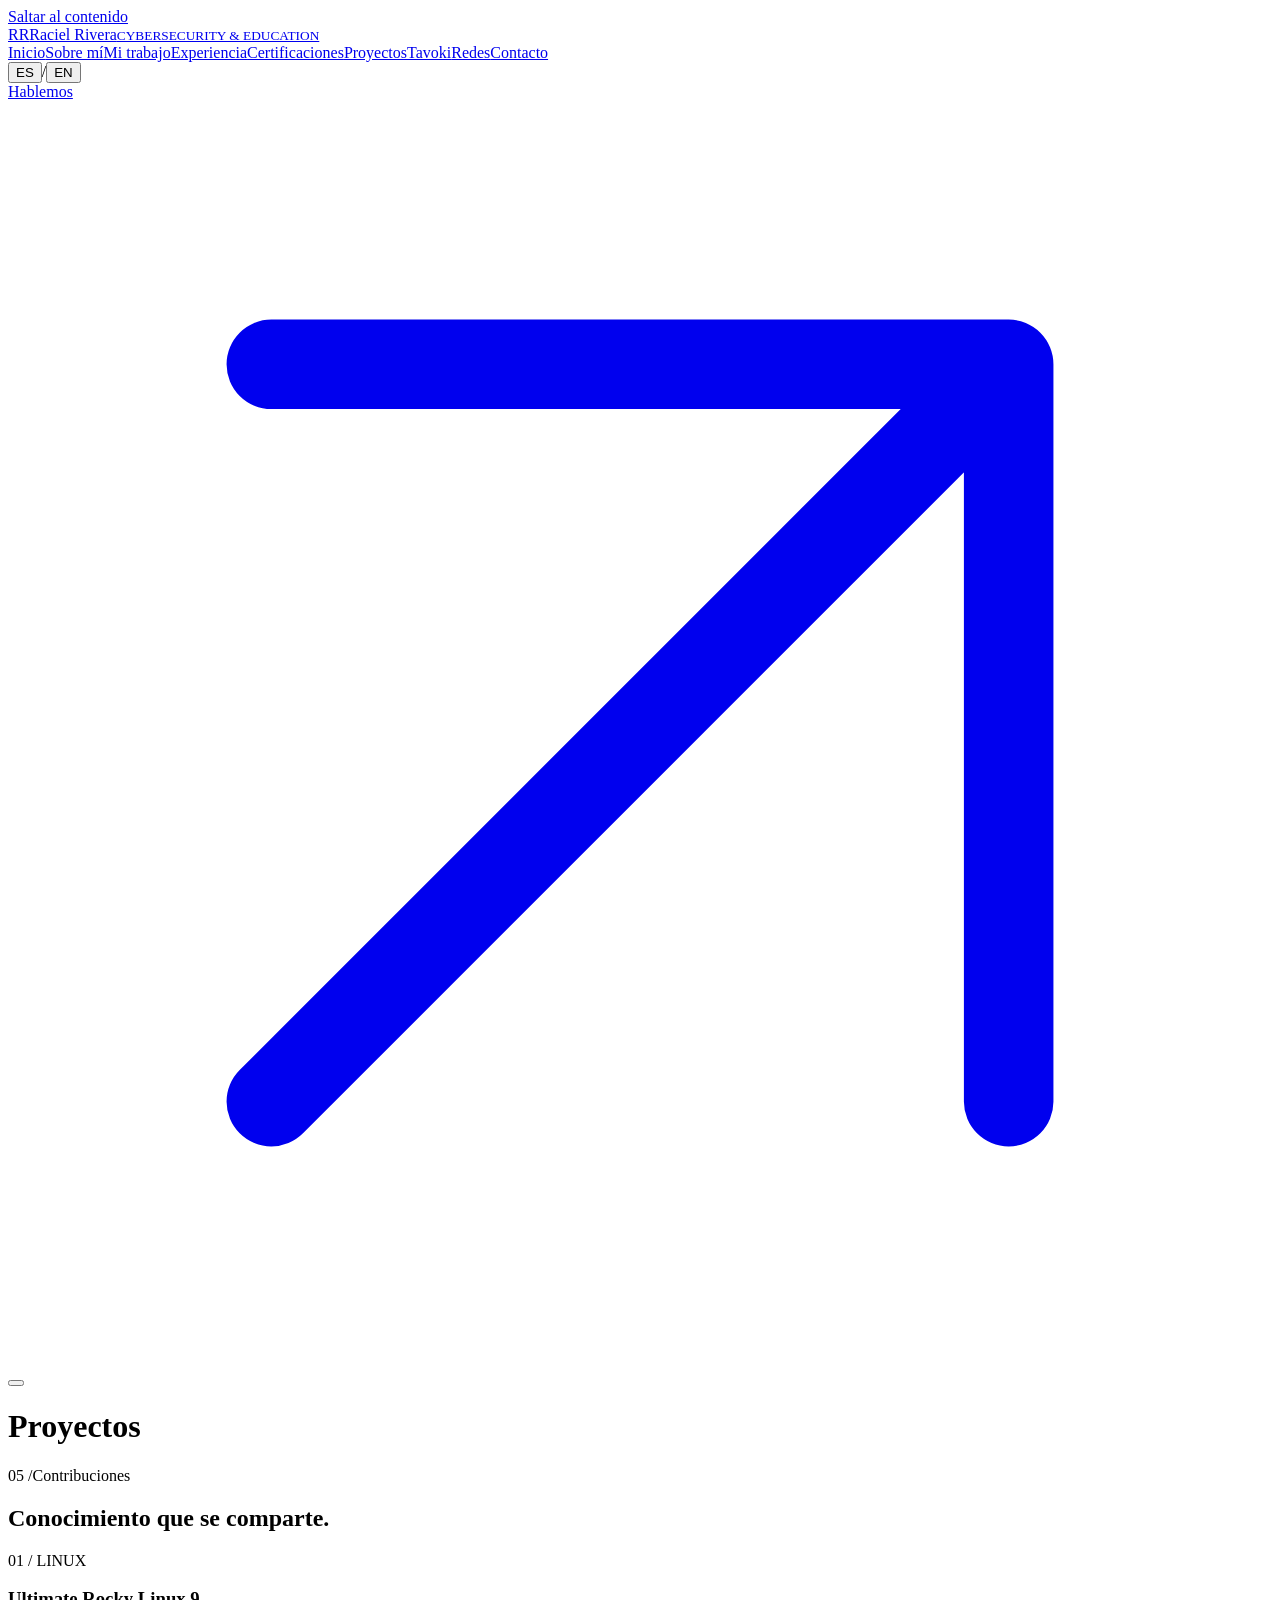
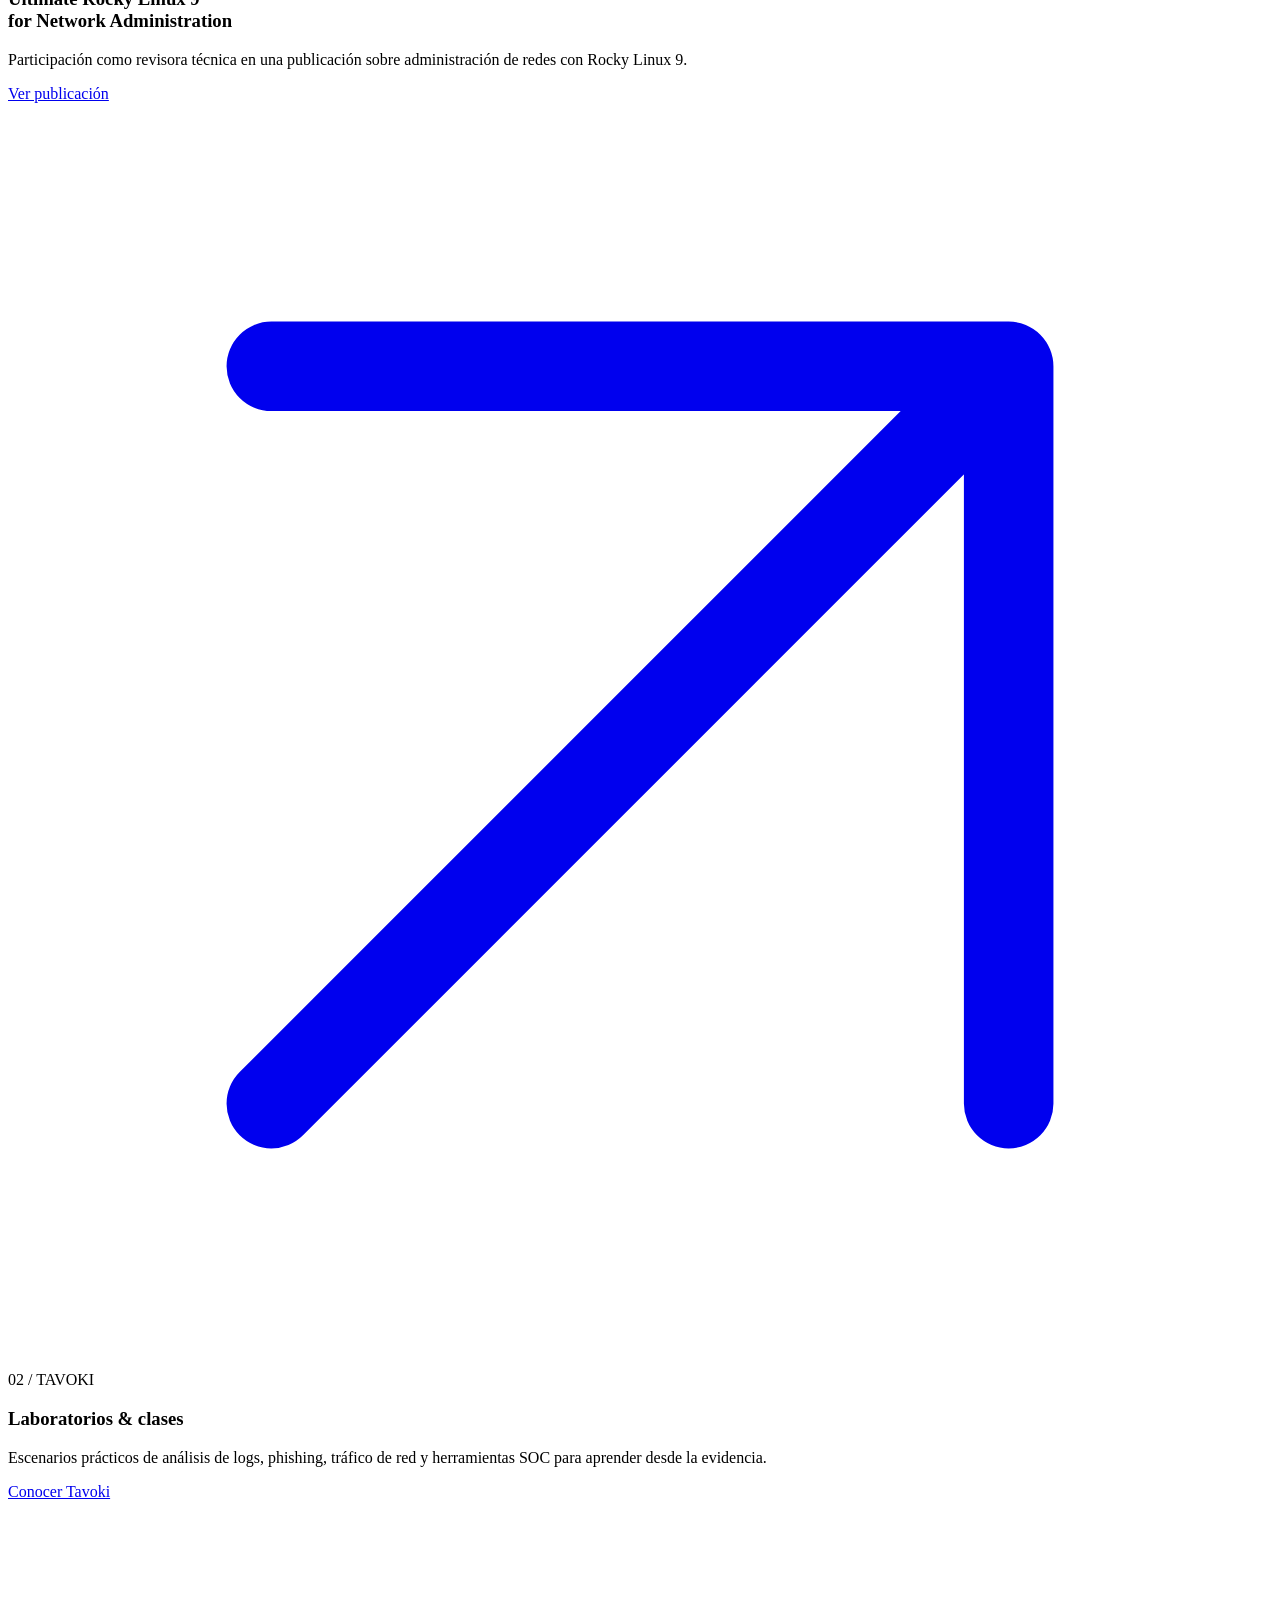
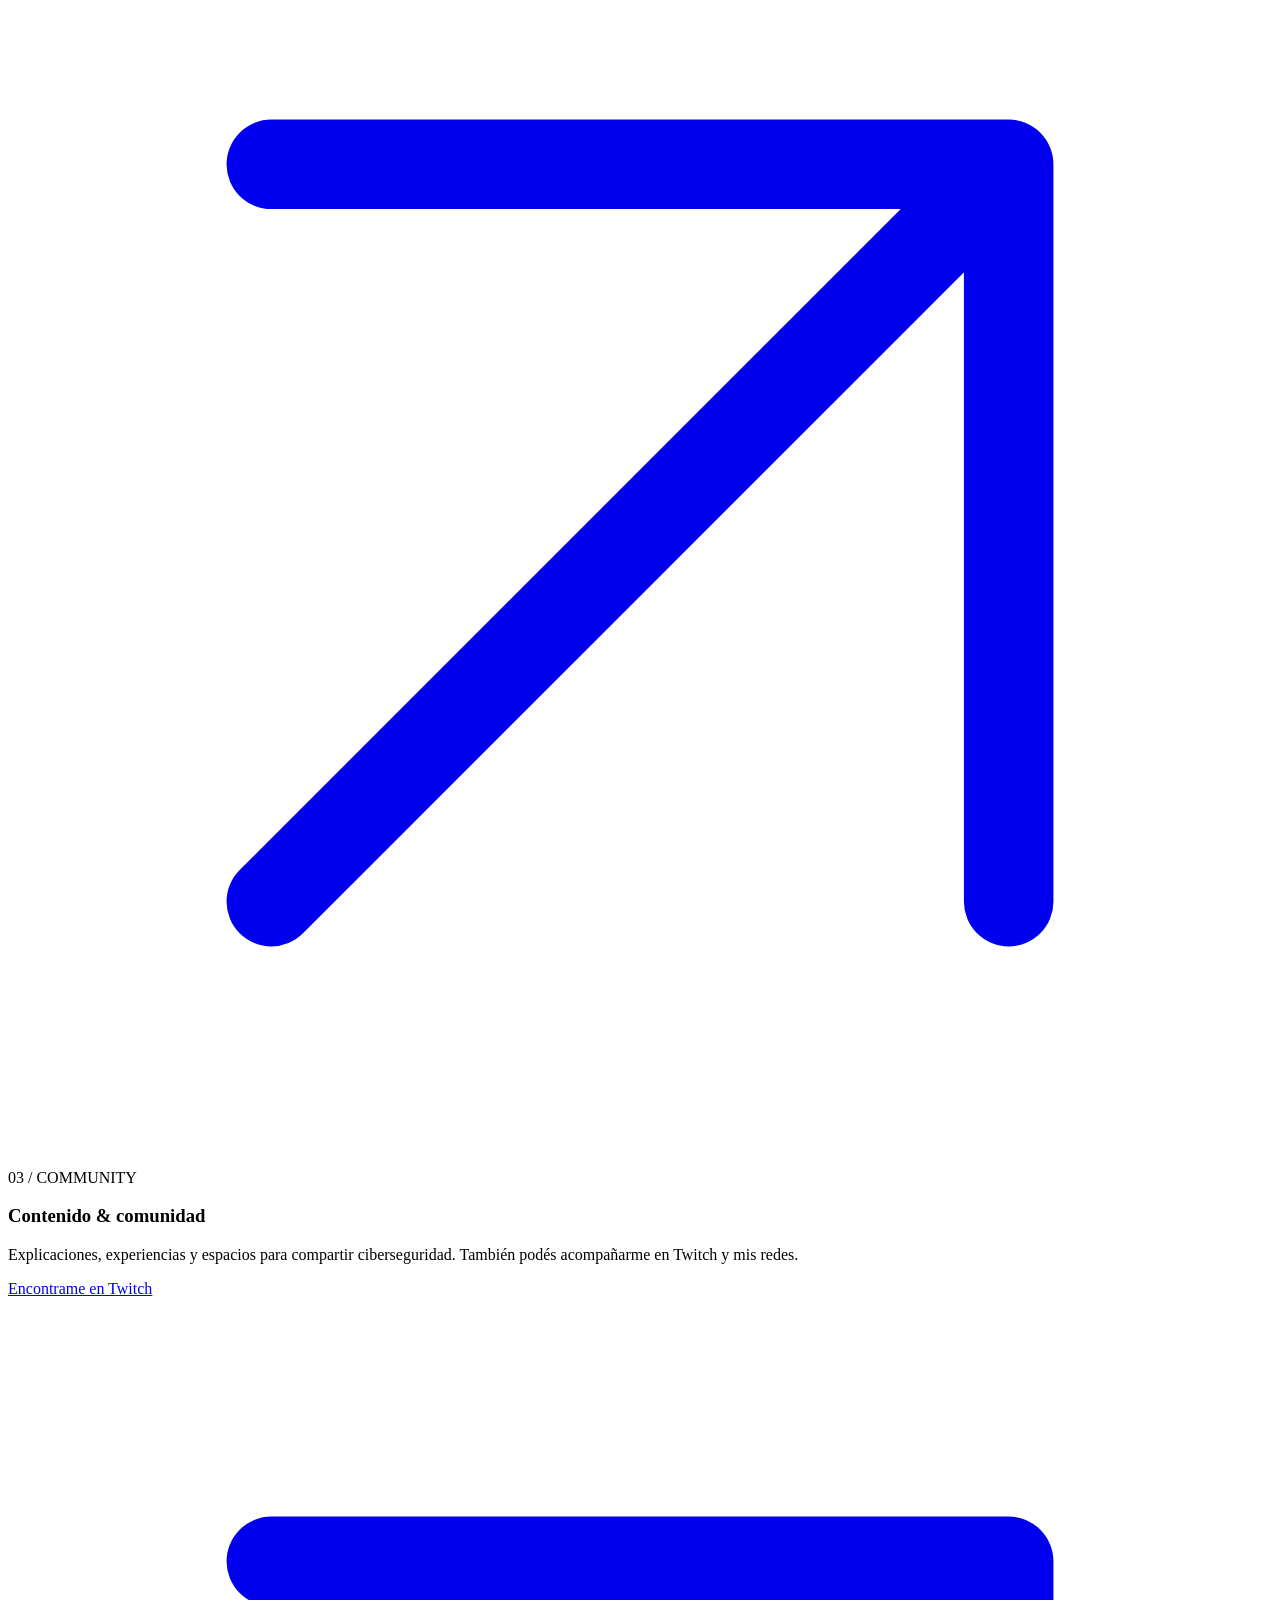
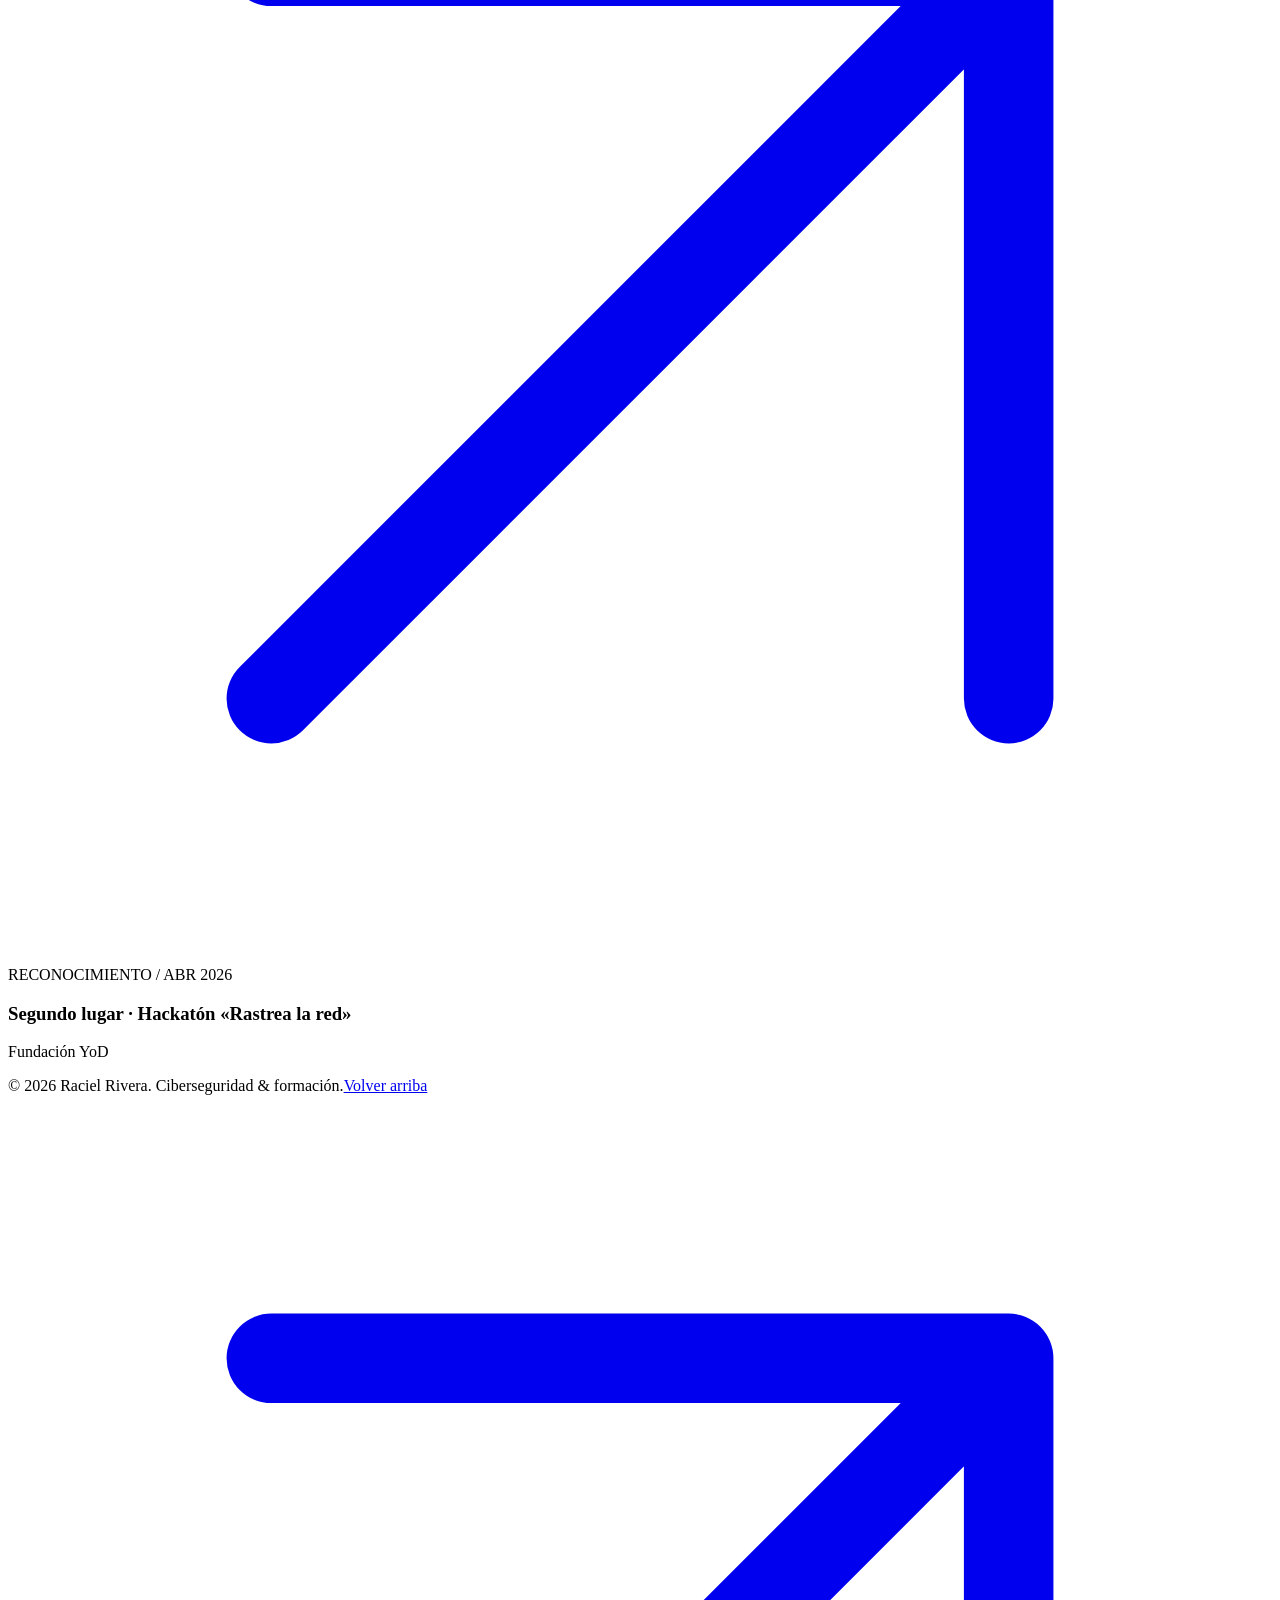
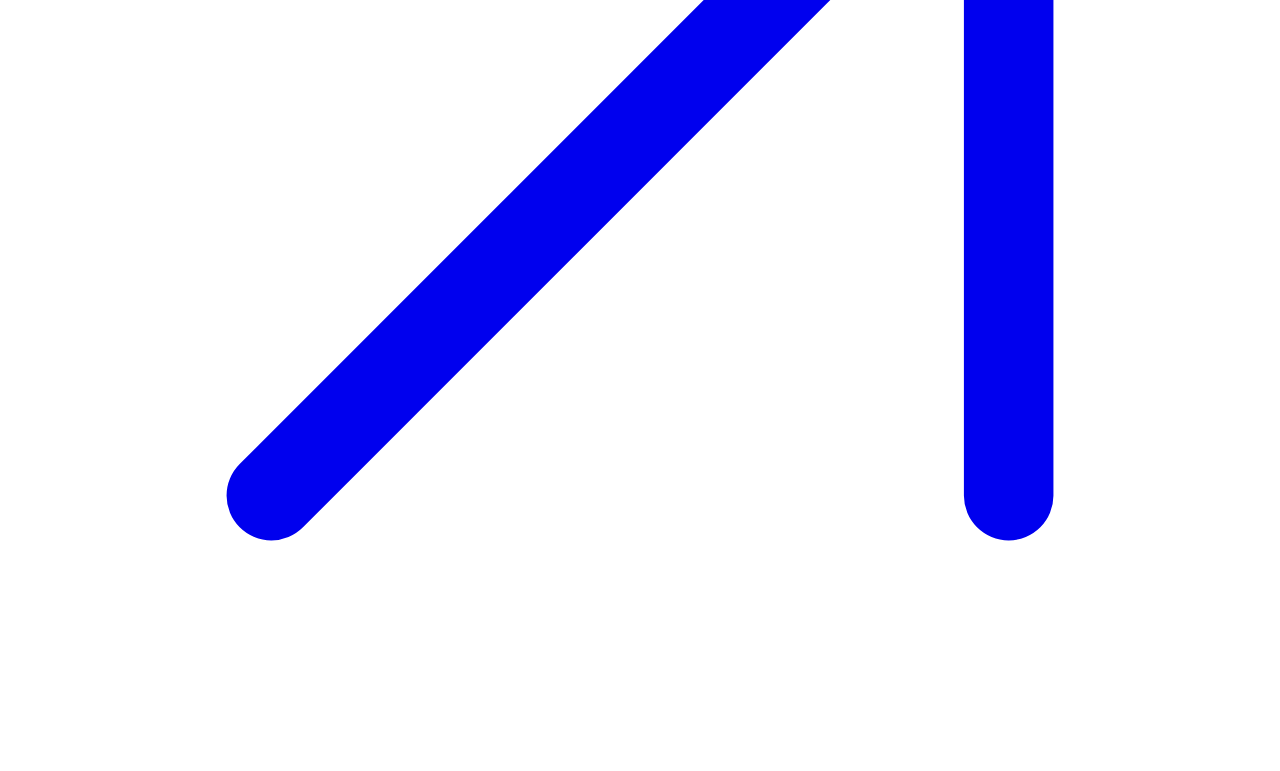
==== proyectos.html @ 5d38d064 "Add files via upload" ====
<!DOCTYPE html>
<html lang="es"><head><meta charset="utf-8"><meta name="viewport" content="width=device-width, initial-scale=1"><title>Proyectos | Raciel Rivera</title><meta name="description" content="Raciel Rivera. Cybersecurity Analyst | Incident Responder. Blue Team, respuesta a incidentes y formación práctica en Tavoki Security. Proyectos."><meta name="theme-color" content="#0a0b0f"><link rel="canonical" href="https://racielrivera.com/proyectos.html"><link rel="icon" href="data:image/svg+xml,%3Csvg%20xmlns=%22http://www.w3.org/2000/svg%22%20viewBox=%220%200%2064%2064%22%3E%3Crect%20width=%2264%22%20height=%2264%22%20rx=%2212%22%20fill=%22%230a0b0f%22/%3E%3Ctext%20x=%2210%22%20y=%2242%22%20font-family=%22Arial%22%20font-size=%2233%22%20font-weight=%22700%22%20fill=%22%2388afff%22%3ERR%3C/text%3E%3Ccircle%20cx=%2253%22%20cy=%2249%22%20r=%224%22%20fill=%22%23ed6a68%22/%3E%3C/svg%3E"><meta property="og:type" content="website"><meta property="og:title" content="Proyectos | Raciel Rivera"><meta property="og:description" content="Raciel Rivera. Cybersecurity Analyst | Incident Responder. Blue Team, respuesta a incidentes y formación práctica en Tavoki Security. Proyectos."><meta property="og:url" content="https://racielrivera.com/proyectos.html"><meta property="og:image" content="https://racielrivera.com/perfil.png"><meta property="og:image:alt" content="Raciel Rivera"><meta name="twitter:card" content="summary"><script>document.documentElement.classList.add('js');</script><script type="application/ld+json">{"@context": "https://schema.org", "@type": "Person", "name": "Raciel Rivera", "url": "https://racielrivera.com/", "jobTitle": "Cybersecurity Analyst | Incident Responder", "sameAs": ["https://www.twitch.tv/r4cielr", "https://www.instagram.com/racielhackerpro777/", "https://www.linkedin.com/in/raciel-rivera/", "https://github.com/b1nario7"]}</script><link rel="stylesheet" href="assets/styles.css"><script src="assets/app.js" defer></script></head><body data-page="projects">
<a class="skip-link" href="#main"><span data-i18n="skip">Saltar al contenido</span></a>
<header class="site-header"><div class="wrap header-inner">
  <a class="brand" href="index.html" aria-label="Raciel Rivera, inicio"><span class="brand-mark">RR<span class="brand-dot"></span></span><span class="brand-text">Raciel Rivera<small>CYBERSECURITY &amp; EDUCATION</small></span></a>
  <nav class="nav" id="navigation" aria-label="Navegación principal">
    <a href="index.html"><span data-i18n="page.home">Inicio</span></a><a href="sobre-mi.html"><span data-i18n="page.about">Sobre mí</span></a><a href="mi-trabajo.html"><span data-i18n="page.expertise">Mi trabajo</span></a><a href="experiencia.html"><span data-i18n="page.experience">Experiencia</span></a><a href="certificaciones.html"><span data-i18n="page.certifications">Certificaciones</span></a><a href="proyectos.html" class="active" aria-current="page"><span data-i18n="page.projects">Proyectos</span></a><a href="tavoki.html"><span data-i18n="nav.tavoki">Tavoki</span></a><a href="redes.html"><span data-i18n="page.networks">Redes</span></a><a href="contacto.html"><span data-i18n="page.contact">Contacto</span></a></nav>
  <div class="header-actions"><div class="language-switch" role="group" aria-label="Idioma / Language"><button type="button" data-lang="es" aria-pressed="true" aria-label="Español">ES</button><span aria-hidden="true">/</span><button type="button" data-lang="en" aria-pressed="false" aria-label="English">EN</button></div><a class="mini-contact" href="contacto.html"><span data-i18n="nav.contact">Hablemos</span><svg class="icon" viewBox="0 0 24 24" fill="none" aria-hidden="true"><path d="M5 19 19 5M5 5h14v14" stroke="currentColor" stroke-width="1.7" stroke-linecap="round" stroke-linejoin="round"></path></svg></a><button type="button" class="menu-button" aria-controls="navigation" aria-expanded="false" aria-label="Abrir menú"><span></span><span></span></button></div>
</div></header>
<main id="main">
<h1 class="sr-only" data-i18n="page.projects">Proyectos</h1><section id="projects" class="section"><div class="wrap"><div class="eyebrow"><span class="section-index">05 /</span><span data-i18n="projects.label">Contribuciones</span></div><div class="section-heading"><h2><span data-i18n="projects.title">Conocimiento que se comparte.</span></h2></div><div class="project-grid">
 <article class="project-card featured"><span class="project-no">01 / LINUX</span><h3>Ultimate Rocky Linux 9<br>for Network Administration</h3><p data-i18n="projects.book.p">Participación como revisora técnica en una publicación sobre administración de redes con Rocky Linux 9.</p><a href="https://orangeava.com/products/ultimate-rocky-linux-9-for-network-administration" target="_blank" rel="noopener noreferrer"><span data-i18n="projects.book.cta">Ver publicación</span><svg class="icon" viewBox="0 0 24 24" fill="none" aria-hidden="true"><path d="M5 19 19 5M5 5h14v14" stroke="currentColor" stroke-width="1.7" stroke-linecap="round" stroke-linejoin="round"></path></svg></a></article>
 <article class="project-card"><span class="project-no">02 / TAVOKI</span><h3 data-i18n="projects.labs.title">Laboratorios &amp; clases</h3><p data-i18n="projects.labs.p">Escenarios prácticos de análisis de logs, phishing, tráfico de red y herramientas SOC para aprender desde la evidencia.</p><a href="tavoki.html"><span data-i18n="projects.labs.cta">Conocer Tavoki</span><svg class="icon" viewBox="0 0 24 24" fill="none" aria-hidden="true"><path d="M5 19 19 5M5 5h14v14" stroke="currentColor" stroke-width="1.7" stroke-linecap="round" stroke-linejoin="round"></path></svg></a></article>
 <article class="project-card"><span class="project-no">03 / COMMUNITY</span><h3 data-i18n="projects.community.title">Contenido &amp; comunidad</h3><p data-i18n="projects.community.p">Explicaciones, experiencias y espacios para compartir ciberseguridad. También podés acompañarme en Twitch y mis redes.</p><a href="https://www.twitch.tv/r4cielr" target="_blank" rel="noopener noreferrer"><span data-i18n="projects.community.cta">Encontrame en Twitch</span><svg class="icon" viewBox="0 0 24 24" fill="none" aria-hidden="true"><path d="M5 19 19 5M5 5h14v14" stroke="currentColor" stroke-width="1.7" stroke-linecap="round" stroke-linejoin="round"></path></svg></a></article>
</div><aside class="award"><span class="eyebrow red"><span data-i18n="award.label">RECONOCIMIENTO / ABR 2026</span></span><h3><span data-i18n="award.title">Segundo lugar · Hackatón «Rastrea la red»</span></h3><p>Fundación YoD</p></aside></div></section>
</main><footer class="wrap footer"><span>© <span id="year">2026</span> Raciel Rivera. <span data-i18n="footer.role">Ciberseguridad &amp; formación.</span></span><a class="back-top" href="#main"><span data-i18n="footer.top">Volver arriba</span><svg class="icon" viewBox="0 0 24 24" fill="none" aria-hidden="true"><path d="M5 19 19 5M5 5h14v14" stroke="currentColor" stroke-width="1.7" stroke-linecap="round" stroke-linejoin="round"></path></svg></a></footer>
</body></html>
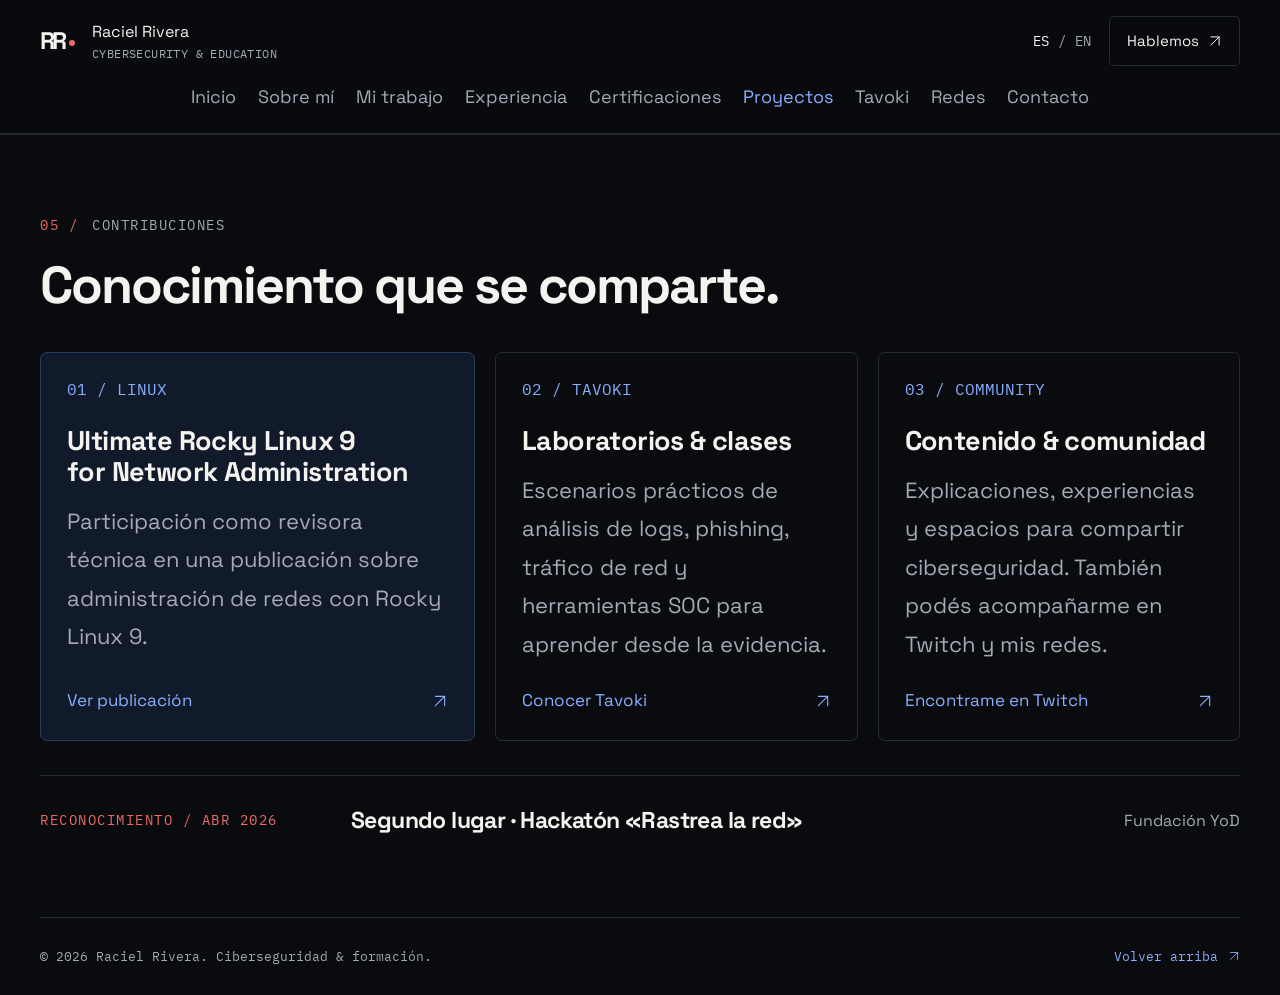
==== commit 3774a877: "Add files via upload" ====
--- a/assets/styles.css
+++ b/assets/styles.css
@@ -0,0 +1,225 @@
+@font-face {
+  font-family: 'IBM Plex Mono';
+  font-style: normal;
+  font-weight: 400;
+  font-display: swap;
+  src: url(fonts/font-0.ttf) format('truetype');
+}
+@font-face {
+  font-family: 'IBM Plex Mono';
+  font-style: normal;
+  font-weight: 500;
+  font-display: swap;
+  src: url(fonts/font-1.ttf) format('truetype');
+}
+@font-face {
+  font-family: 'Space Grotesk';
+  font-style: normal;
+  font-weight: 400;
+  font-display: swap;
+  src: url(fonts/font-2.ttf) format('truetype');
+}
+@font-face {
+  font-family: 'Space Grotesk';
+  font-style: normal;
+  font-weight: 500;
+  font-display: swap;
+  src: url(fonts/font-3.ttf) format('truetype');
+}
+@font-face {
+  font-family: 'Space Grotesk';
+  font-style: normal;
+  font-weight: 600;
+  font-display: swap;
+  src: url(fonts/font-4.ttf) format('truetype');
+}
+@font-face {
+  font-family: 'Space Grotesk';
+  font-style: normal;
+  font-weight: 700;
+  font-display: swap;
+  src: url(fonts/font-5.ttf) format('truetype');
+}
+
+:root{--bg:#0a0b0f;--surface:#101218;--surface2:#151821;--ink:#f4f3ef;--muted:#a5a9b5;--faint:#7d8493;--line:#252934;--blue:#88afff;--red:#ed6a68;--mono:'IBM Plex Mono',monospace;--font:'Space Grotesk',Arial,sans-serif}
+*{box-sizing:border-box}html{scroll-behavior:smooth;scroll-padding-top:100px}body{margin:0;background:var(--bg);color:var(--ink);font-family:var(--font);font-size:16px;line-height:1.6}::selection{background:#29467d;color:white}a{color:inherit;text-decoration:none}button,input{font:inherit}button{cursor:pointer}img{max-width:100%;display:block}svg{flex:none}.icon{height:21px;width:21px;vertical-align:middle}h1,h2,h3,h4,p{margin:0}h1,h2,h3{line-height:1.15;font-weight:700}h2{font-size:clamp(32px,4.2vw,52px);letter-spacing:-2px}h3{font-size:22px;letter-spacing:-.6px}p{color:var(--muted)}a,button{touch-action:manipulation}a:focus-visible,button:focus-visible,input:focus-visible{outline:2px solid var(--blue);outline-offset:6px}[hidden]{display:none!important}.wrap{width:calc(100% - 80px);margin-inline:auto}.section{padding:106px 0;border-top:1px solid var(--line);scroll-margin-top:28px}.eyebrow{font:400 11px/1.5 var(--mono);text-transform:uppercase;letter-spacing:2px;color:var(--muted)}.section-index{color:var(--red);margin-right:14px}.blue{color:var(--blue)}.red{color:var(--red)}.section-heading{display:flex;justify-content:space-between;align-items:flex-end;gap:30px;margin:20px 0 36px}.section-heading p{max-width:395px;font-size:15px}.skip-link{position:fixed;left:16px;top:-100px;z-index:100;background:var(--ink);color:var(--bg);padding:12px}.skip-link:focus{top:12px}.site-header{position:sticky;top:0;z-index:20;border-bottom:1px solid var(--line);background:rgba(10,11,15,.95);backdrop-filter:blur(18px)}.header-inner{height:86px;display:flex;align-items:center;justify-content:space-between;gap:24px}.brand{display:flex;align-items:center;gap:13px}.brand-mark{font-size:24px;line-height:1;letter-spacing:-3px;font-weight:700;padding-right:4px}.brand-dot{display:inline-block;width:6px;height:6px;background:var(--red);border-radius:50%;margin-left:5px;vertical-align:middle}.brand-text{font-size:13px;line-height:1.4}.brand-text small{display:block;font:10px var(--mono);color:var(--muted);margin-top:3px;letter-spacing:.4px}.nav{display:flex;align-items:center;gap:24px}.nav a{font-size:12px;color:var(--muted);padding:9px 0;transition:color .2s}.nav a:hover,.nav a.active{color:var(--ink)}.header-actions{display:flex;align-items:center;gap:15px}.language-switch{color:var(--muted);display:none;align-items:center;gap:6px;font:11px var(--mono)}.js .language-switch{display:flex}.language-switch button{background:none;border:0;color:var(--muted);padding:10px 3px;font:inherit}.language-switch button[aria-pressed=true]{color:var(--ink)}.mini-contact{border:1px solid var(--line);padding:10px 16px;font-size:12px;display:flex;align-items:center;gap:9px;border-radius:5px}.mini-contact:hover{border-color:var(--blue)}.mini-contact .icon{width:14px;height:14px}.menu-button{display:none;width:42px;height:42px;border:1px solid var(--line);background:none;color:var(--ink);border-radius:5px}.menu-button span{display:block;width:18px;height:1px;background:currentColor;margin:5px auto}
+.hero{padding:66px 0 0;position:relative;overflow:hidden}.hero:before{content:'';position:absolute;inset:0;z-index:-1;background:radial-gradient(ellipse at 91% 50%,#12203c60,transparent 47%)}.hero-layout{display:grid;grid-template-columns:1.23fr 1fr;gap:80px;align-items:center}.hero-kicker{display:flex;align-items:center;gap:13px}.hero-kicker:before{content:'';height:1px;width:32px;background:var(--red)}.hero h1{font-size:clamp(64px,7.7vw,105px);letter-spacing:-6px;line-height:.98;margin:30px 0 24px}.hero h1 span{display:block}.hero h1 .name-last{color:var(--blue)}.hero-role{font-size:24px;line-height:1.4;letter-spacing:-.8px;max-width:480px;color:var(--ink)}.hero-description{font-size:15px;max-width:440px;margin-top:17px;line-height:1.8}.hero-buttons{display:flex;gap:12px;flex-wrap:wrap;margin:28px 0 24px}.button{display:inline-flex;align-items:center;justify-content:center;gap:13px;padding:15px 21px;font-size:13px;font-weight:700;min-height:52px;border:1px solid var(--line);border-radius:5px;transition:background .2s,border-color .2s,transform .2s}.button:hover{transform:translateY(-2px)}.button.primary{background:var(--blue);color:#0a162d;border-color:var(--blue)}.button.primary:hover{background:#a4c1ff}.button.secondary:hover{border-color:var(--muted);background:var(--surface)}.button .icon{width:17px;height:17px}.hero-socials{display:flex;align-items:center;gap:11px;flex-wrap:wrap}.hero-socials a{width:40px;height:40px;display:flex;align-items:center;justify-content:center;border:1px solid var(--line);border-radius:5px;color:var(--muted);transition:color .2s,border-color .2s}.hero-socials a:hover{color:var(--ink);border-color:var(--blue)}.hero-socials .icon{width:17px;height:17px}.hero-socials .eyebrow{margin-left:6px;letter-spacing:1px;font-size:9px}.portrait-area{position:relative;padding:14px 0 24px 16px}.portrait-area:before{content:'';position:absolute;top:0;right:-14px;width:70%;height:80%;border:1px solid #3a4f76;border-radius:8px}.portrait-frame{position:relative;background:var(--surface);padding:10px;border:1px solid #323a4c;border-radius:8px}.portrait-top{display:flex;align-items:center;justify-content:space-between;height:35px;padding:0 8px 7px;font:9px var(--mono);letter-spacing:1px;color:var(--muted)}.portrait-top .corner{color:var(--blue);font-size:17px}.portrait-frame img{width:100%;height:374px;object-fit:cover;object-position:center 43%;border-radius:4px;filter:saturate(.72)}.portrait-caption{padding:16px 8px 8px;display:flex;justify-content:space-between;align-items:center;gap:12px}.portrait-caption strong{display:block;font-size:15px;line-height:1.2}.portrait-caption small{font:9px var(--mono);color:var(--muted)}.portrait-caption .icon{color:var(--blue)}.portrait-stamp{position:absolute;bottom:0;left:-6px;background:#591f28;color:#ffd7d6;border:1px solid #8b3947;font:10px var(--mono);padding:13px 18px;letter-spacing:1px;border-radius:3px;transform:rotate(-4deg)}.hero-rail{margin-top:55px;padding:25px 0;display:flex;justify-content:space-between;gap:20px;border-top:1px solid var(--line);font:10px var(--mono);letter-spacing:1.4px;color:var(--muted)}.rail-right{display:flex;gap:30px}.hero-rail .divider{color:var(--red)}
+.about-layout{display:grid;grid-template-columns:.6fr 1.4fr;gap:90px}.about-name{font:12px var(--mono);margin-top:28px;color:var(--muted)}.about-copy h2{max-width:700px;font-size:41px}.about-copy p{margin-top:24px;max-width:660px;font-size:16px;line-height:1.8}.about-tags{display:flex;gap:8px;flex-wrap:wrap;margin-top:24px}.tag{padding:7px 11px;border:1px solid var(--line);border-radius:4px;font:10px var(--mono);color:var(--muted)}.expertise-grid{display:grid;grid-template-columns:repeat(3,1fr);gap:20px}.expertise-card{background:var(--surface);border:1px solid var(--line);padding:30px 26px;border-radius:7px;position:relative;overflow:hidden}.expertise-card:before{content:'';position:absolute;left:0;top:0;width:50px;height:2px;background:var(--blue)}.expertise-card:nth-child(2):before{background:var(--red)}.card-symbol{color:var(--blue);width:31px;height:31px;display:block;margin-bottom:28px}.expertise-card:nth-child(2) .card-symbol{color:var(--red)}.expertise-card h3{font-size:22px;max-width:260px}.expertise-card p{margin-top:16px;font-size:14px;line-height:1.8}.expertise-footer{border-top:1px solid var(--line);padding-top:18px;margin-top:25px;font:10px/1.6 var(--mono);color:var(--muted)}.tools-rail{padding-top:30px;display:flex;align-items:center;justify-content:space-between;gap:30px;flex-wrap:wrap}.tools{display:flex;flex-wrap:wrap;gap:20px;font-size:13px;color:var(--muted)}
+.experience-layout{display:grid;grid-template-columns:.75fr 1.25fr;gap:88px}.experience-intro h2{margin-top:20px}.experience-intro p{font-size:15px;margin-top:20px;max-width:310px}.experience-list{margin:0;padding:0;list-style:none}.experience-list li{padding:0 0 30px 26px;border-left:1px solid var(--line);position:relative}.experience-list li:not(:first-child){padding-top:28px;border-top:1px solid var(--line)}.experience-list li:last-child{padding-bottom:0}.experience-list li:before{content:'';position:absolute;left:-4px;top:7px;width:7px;height:7px;background:var(--blue);border-radius:50%}.experience-list li:not(:first-child):before{top:35px}.experience-list li:nth-child(2):before{background:var(--red)}.experience-list .eyebrow{font-size:9px;letter-spacing:1.3px;margin-bottom:9px}.experience-list h3{font-size:22px}.experience-list p{margin-top:12px;font-size:14px;line-height:1.8}
+.cert-section{background:#0d0f14}.cert-controls{display:none;gap:20px;align-items:flex-start;justify-content:space-between;margin-bottom:28px}.js .cert-controls{display:flex}.filters{display:flex;flex-wrap:wrap;gap:8px;max-width:780px}.filter{background:transparent;color:var(--muted);border:1px solid var(--line);padding:10px 13px;border-radius:4px;font-size:11px;min-height:40px}.filter:hover{color:var(--ink);border-color:var(--muted)}.filter.active{background:#1b2843;border-color:#45618b;color:#c0d1fa}.search-input{width:220px;flex:none}.search-input input{width:100%;height:40px;min-width:0;background:var(--surface);color:var(--ink);border:1px solid var(--line);border-radius:4px;padding:0 12px;font-size:11px}.search-input input::placeholder{color:var(--muted);opacity:1}.cert-grid{display:grid;grid-template-columns:repeat(3,1fr);gap:14px}.cert-card{border:1px solid var(--line);border-radius:6px;background:var(--surface);padding:24px;display:flex;flex-direction:column;min-height:220px}.cert-card:hover{border-color:#455578}.cert-top{display:flex;align-items:center;justify-content:space-between;gap:8px;margin-bottom:21px}.cert-code{font:500 14px var(--mono);letter-spacing:-.5px;color:var(--blue)}.cert-top time{font:9px var(--mono);color:var(--red)}.cert-card h3{font-size:17px;line-height:1.4;letter-spacing:-.3px}.cert-issuer{font-size:12px;margin-top:9px}.cert-bottom{border-top:1px solid var(--line);margin-top:22px;padding-top:14px;display:flex;align-items:center;justify-content:space-between;font:9px var(--mono);text-transform:uppercase;letter-spacing:.8px;color:var(--faint)}.cert-bottom a{color:var(--blue)}.cert-bottom .icon{width:13px;height:13px;margin-left:5px}.cert-empty{padding:40px;text-align:center;font-size:14px}.cert-summary{margin-top:28px;display:none;align-items:center;justify-content:space-between;gap:16px}.js .cert-summary{display:flex}.cert-count{font:10px var(--mono);color:var(--muted)}.show-all{border:1px solid var(--line);background:transparent;color:var(--ink);border-radius:4px;padding:12px 18px;font-size:12px}.show-all:hover{border-color:var(--blue)}
+.project-grid{display:grid;grid-template-columns:1.2fr 1fr 1fr;gap:20px}.project-card{position:relative;min-height:280px;display:flex;flex-direction:column;padding:26px;border:1px solid var(--line);border-radius:7px}.project-card.featured{background:#111a2a;border-color:#273b5b}.project-card .project-no{font:12px var(--mono);color:var(--blue);margin-bottom:26px}.project-card h3{font-size:22px}.project-card p{font-size:13px;line-height:1.8;margin-top:15px}.project-card a{margin-top:auto;padding-top:24px;display:flex;align-items:center;justify-content:space-between;font-size:12px;color:var(--blue)}.project-card a:hover{text-decoration:underline}.project-card .icon{width:16px;height:16px}
+.academy-section{padding-bottom:95px}.academy-panel{margin-top:25px;border:1px solid #343242;border-radius:8px;background:linear-gradient(115deg,#17141c,#10151f);display:grid;grid-template-columns:.75fr 1.4fr;overflow:hidden}.academy-visual{position:relative;background:#000;display:flex;align-items:center;justify-content:center;border-right:1px solid #343242;padding:28px;min-height:380px}.academy-visual img{width:100%;max-width:310px}.academy-visual .eyebrow{position:absolute;bottom:23px;left:28px;font-size:9px}.academy-copy{padding:46px}.academy-copy h2{font-size:37px;letter-spacing:-1.5px;line-height:1.18;margin-bottom:17px}.academy-copy>p{font-size:14px;line-height:1.8;max-width:560px}.academy-tags{display:flex;flex-wrap:wrap;gap:8px;margin:22px 0}.academy-tags .tag{color:#c5c8d3;background:#171921}.academy-socials{display:flex;gap:9px;margin:24px 0;flex-wrap:wrap}.academy-socials a{display:flex;align-items:center;gap:9px;font-size:11px;padding:10px 12px;border:1px solid #393642;border-radius:4px}.academy-socials a:hover{border-color:var(--red);color:#ffa7a4}.academy-socials .icon{width:15px;height:15px}.academy-copy .button{background:#642b35;color:#ffe4e3;border-color:#8f3e48;font-size:12px;padding:13px 17px}.academy-copy .button:hover{background:#7b3440}
+.network-layout{display:grid;grid-template-columns:.75fr 1.25fr;gap:80px}.network-intro h2{margin-top:20px}.network-intro p{font-size:15px;margin-top:20px;max-width:310px}.network-groups{display:grid;grid-template-columns:1fr 1fr;gap:25px}.network-groups h3{font-size:17px;margin-bottom:21px}.network-groups h3 .red{font-size:10px;font-family:var(--mono);display:block;margin-top:6px;letter-spacing:1px;font-weight:400}.social-link{display:flex;align-items:center;gap:12px;padding:17px 0;border-top:1px solid var(--line);transition:color .2s;min-width:0}.social-link>.icon{width:18px;height:18px;color:var(--muted)}.social-copy{min-width:0;flex:1}.social-copy strong{font-size:13px;font-weight:500;display:block}.social-copy small{font-size:10px;color:var(--muted);overflow-wrap:anywhere}.social-link .social-arrow{width:14px;height:14px;margin-left:auto}.social-link:hover,.social-link:hover .icon{color:var(--blue)}.social-link.instagram:hover,.social-link.instagram:hover .icon{color:#eea0c4}.social-link.twitch:hover,.social-link.twitch:hover .icon{color:#ba9aff}.social-link.tiktok:hover,.social-link.tiktok:hover .icon{color:#9de7e8}
+.contact-section{background:#12151e;position:relative}.contact-layout{display:flex;align-items:center;justify-content:space-between;gap:50px}.contact-section h2{font-size:clamp(40px,5vw,65px);margin-top:22px;letter-spacing:-2.8px;line-height:1.1}.contact-section p{max-width:580px;margin-top:22px;font-size:15px}.contact-actions{display:flex;flex-direction:column;align-items:center;gap:17px;flex:none}.contact-actions .button{padding:18px 23px;min-width:250px}.contact-note{font:9px var(--mono);color:var(--muted);letter-spacing:1px}.footer{padding:30px 0;border-top:1px solid var(--line);display:flex;justify-content:space-between;align-items:center;gap:20px;font:10px var(--mono);color:var(--muted)}.footer a{color:var(--blue)}.back-top{display:flex;gap:10px;align-items:center}.back-top .icon{height:12px;width:12px}.sr-only{position:absolute;width:1px;height:1px;margin:-1px;overflow:hidden;clip:rect(0,0,0,0);white-space:nowrap;border:0;padding:0}
+@media(min-width:1450px){.hero{padding-top:85px}.portrait-frame img{height:410px}}
+@media(max-width:1100px){.wrap{width:calc(100% - 52px)}.nav{gap:16px}.hero-layout{gap:40px}.hero h1{font-size:85px}.portrait-frame img{height:350px}.about-layout,.experience-layout,.network-layout{gap:44px}.cert-controls{flex-direction:column}.search-input{width:100%}.project-grid{grid-template-columns:repeat(3,1fr)}.academy-copy{padding:34px}.contact-actions .button{min-width:230px}}
+@media(max-width:850px){.nav{gap:13px}.nav a{font-size:11px}.mini-contact{display:none}.header-inner{height:76px;gap:10px}.hero-layout{gap:28px}.hero h1{font-size:70px;letter-spacing:-4px}.hero-role{font-size:21px}.portrait-frame img{height:320px}.hero-buttons{gap:9px}.hero-buttons .button{padding:13px 14px;font-size:11px}.hero-socials .eyebrow{display:none}.hero-rail{font-size:9px}.rail-right{gap:18px}.section{padding:80px 0}.about-layout{grid-template-columns:.5fr 1.5fr;gap:25px}.about-copy h2{font-size:33px;letter-spacing:-1px}.expertise-grid{gap:12px}.expertise-card{padding:25px 20px}.expertise-card h3{font-size:19px}.expertise-card p{font-size:13px}.experience-layout{grid-template-columns:.6fr 1.4fr;gap:35px}.cert-grid{grid-template-columns:repeat(2,1fr)}.project-grid{grid-template-columns:1fr 1fr}.project-card.featured{grid-column:1/-1;min-height:230px}.academy-panel{grid-template-columns:.65fr 1.35fr}.academy-copy h2{font-size:31px}.academy-visual{padding:18px}.network-layout{grid-template-columns:.6fr 1.4fr;gap:30px}.network-groups{gap:20px}.contact-layout{align-items:flex-start;flex-direction:column}.contact-actions{align-items:flex-start}.contact-actions .button{min-width:0}.footer{font-size:9px}}
+@media(max-width:680px){.wrap{width:calc(100% - 40px)}.header-inner{height:70px}.brand-text{font-size:11px}.brand-text small{font-size:8px}.header-actions{gap:10px}.language-switch{font-size:10px}.js .menu-button{display:block}.nav{padding:8px 20px 20px;border-bottom:1px solid var(--line);display:flex;flex-wrap:wrap;gap:12px;position:absolute;top:70px;left:0;right:0;background:var(--bg)}.nav a{font-size:12px;padding:9px;flex:1;text-align:center}.js .nav{display:none}.js .nav.open{display:flex}.hero{padding-top:42px}.hero-layout{grid-template-columns:1fr;gap:34px}.hero-kicker{font-size:9px;letter-spacing:1.4px}.hero h1{font-size:clamp(70px,16vw,95px);letter-spacing:-4.5px;margin:23px 0}.hero-role{font-size:22px;max-width:410px}.hero-description{font-size:14px}.hero-buttons{margin:24px 0 20px}.hero-buttons .button{font-size:12px;padding:14px 17px}.hero-socials .eyebrow{display:inline;font-size:8px}.portrait-area{max-width:430px;width:calc(100% - 15px);margin-inline:auto;padding-left:10px}.portrait-frame img{height:360px;object-position:center 39%}.portrait-stamp{left:0}.hero-rail{margin-top:35px;padding:20px 0;flex-direction:column;gap:14px;font-size:9px}.rail-right{justify-content:space-between;gap:12px}.section{padding:65px 0}.about-layout,.experience-layout,.network-layout{grid-template-columns:1fr;gap:28px}.about-name{display:none}.about-copy h2{font-size:34px;letter-spacing:-1.3px}.about-copy p{font-size:14px;margin-top:19px}.section-heading{display:block;margin-top:18px;margin-bottom:28px}.section-heading h2{font-size:35px;letter-spacing:-1.4px}.section-heading p{margin-top:15px;font-size:14px}.expertise-grid{grid-template-columns:1fr;gap:14px}.expertise-card{padding:26px}.card-symbol{margin-bottom:23px}.expertise-card h3{font-size:24px}.expertise-card p{font-size:14px}.expertise-footer{margin-top:22px}.tools-rail{gap:15px}.tools{gap:15px;font-size:12px}.experience-intro h2,.network-intro h2{font-size:36px;letter-spacing:-1.3px}.experience-intro p,.network-intro p{max-width:none;font-size:14px}.experience-list h3{font-size:21px}.cert-grid{grid-template-columns:1fr;gap:12px}.cert-card{padding:23px;min-height:205px}.cert-card h3{font-size:18px}.filter{font-size:10px;padding:9px 10px;min-height:40px}.cert-summary{align-items:flex-start;flex-direction:column}.project-grid{grid-template-columns:1fr}.project-card.featured{grid-column:auto}.project-card{padding:26px;min-height:260px}.project-card h3{font-size:25px}.academy-panel{grid-template-columns:1fr}.academy-visual{min-height:260px;border-right:0;border-bottom:1px solid #343242;padding:18px}.academy-visual img{max-width:250px;width:75%}.academy-visual .eyebrow{font-size:8px;bottom:15px;left:22px}.academy-copy{padding:29px 25px}.academy-copy h2{font-size:32px}.academy-copy .button{width:100%;font-size:11px;padding:13px 10px;gap:10px}.academy-socials{gap:7px}.academy-socials a{font-size:10px;padding:10px}.network-groups{grid-template-columns:1fr;gap:30px}.network-groups h3{margin-bottom:18px;font-size:20px}.social-link{padding:18px 0}.social-copy strong{font-size:14px}.social-copy small{font-size:12px}.social-link>.icon{width:20px;height:20px}.contact-section h2{font-size:46px;letter-spacing:-2px}.contact-section p{font-size:14px}.contact-actions{width:100%}.contact-actions .button{width:100%;font-size:13px}.footer{align-items:flex-start;flex-direction:column;gap:18px}.eyebrow{font-size:10px}}
+@media(max-width:360px){.wrap{width:calc(100% - 30px)}.brand-text small{display:none}.hero h1{font-size:69px}.hero-buttons{flex-direction:column}.hero-buttons .button{width:100%}.portrait-frame img{height:310px}.contact-section h2{font-size:40px}.rail-right{font-size:8px;gap:7px}}
+@media(prefers-reduced-motion:reduce){html{scroll-behavior:auto}*,*:before,*:after{animation:none!important;transition:none!important}}
+img{height:auto}.portrait-frame img{height:374px}.academy-visual img{height:auto;aspect-ratio:1}.award{border-top:1px solid var(--line);margin-top:34px;padding-top:28px;display:grid;grid-template-columns:1fr 2fr 1fr;align-items:center;gap:22px}.award h3{font-size:18px;line-height:1.4}.award p{font-size:12px;text-align:right}@media(min-width:1450px){.portrait-frame img{height:410px}}@media(max-width:1100px){.portrait-frame img{height:350px}}@media(max-width:850px){.portrait-frame img{height:320px}}@media(max-width:680px){.portrait-frame img{height:360px}.award{grid-template-columns:1fr;gap:12px}.award p{text-align:left}html:not(.js) .header-inner{height:auto;min-height:70px;flex-wrap:wrap;padding-block:18px}html:not(.js) .nav{position:static;order:3;width:100%;border:0;padding:10px 0 0}}@media(max-width:360px){.portrait-frame img{height:310px}}
+/* Page navigation keeps the original header styling. */
+main{min-height:calc(100vh - 164px)}
+.header-inner{gap:16px}.nav{gap:14px}.nav>a{font-size:12px;white-space:nowrap}.nav>a[aria-current="page"]{color:var(--blue)}
+@media(min-width:681px){.portrait-area{width:100%;max-width:560px;justify-self:end}}
+@media(min-width:681px) and (max-width:1200px){.header-inner{height:auto;min-height:86px;flex-wrap:wrap;padding-top:16px;gap:8px 20px}.nav{position:static;order:3;width:100%;display:flex;justify-content:space-between;gap:10px;margin-bottom:12px}.nav>a{padding:9px 0}.menu-button{display:none!important}}
+@media(max-width:680px){.header-inner{height:70px;min-height:70px;flex-wrap:nowrap;gap:10px;padding:0}.nav{position:absolute;top:70px;left:0;right:0;width:auto;margin:0;padding:12px 20px 22px;background:var(--bg);border-bottom:1px solid var(--line);display:grid;grid-template-columns:repeat(2,minmax(0,1fr));gap:6px 12px;align-items:start}.nav>a{padding:11px 10px;min-height:44px;font-size:12px;text-align:left;white-space:normal;flex:initial}.nav>a:last-child{grid-column:1/-1}.js .nav{display:none}.js .nav.open{display:grid}.js .menu-button{display:block}html:not(.js) .header-inner{height:auto;flex-wrap:wrap;padding:18px 0}html:not(.js) .nav{position:static;order:3;width:100%;border:0;display:grid;padding:10px 0 0}}
+
+/* Legibilidad: estos cuatro valores controlan los tamaños principales. */
+:root {
+  --copy-size: 22px;
+  --nav-size: 18px;
+  --button-size: 17px;
+  --meta-size: 14px;
+}
+
+body { font-size: 19px; }
+.wrap { width: min(1760px, calc(100% - 80px)); }
+.header-inner { gap: 20px; }
+.brand-mark { white-space: nowrap; flex: none; }
+.brand-text { font-size: 16px; }
+.brand-text small { font-size: 12px; }
+.language-switch { font-size: 14px; }
+.mini-contact { font-size: 15px; padding: 12px 17px; }
+.nav { gap: 18px; }
+.nav > a { font-size: var(--nav-size); }
+
+.hero { padding-top: 58px; }
+.hero-layout { grid-template-columns: minmax(0, 1fr) minmax(0, 1fr); gap: 56px; }
+.hero h1 { font-size: clamp(88px, 7.4vw, 138px); letter-spacing: -6px; }
+.hero-role { font-size: clamp(25px, 1.8vw, 34px); max-width: 850px; }
+.hero-description { font-size: var(--copy-size); max-width: 740px; }
+.hero-buttons .button { font-size: var(--button-size); padding: 17px 23px; }
+.hero-socials a { width: 46px; height: 46px; }
+.hero-socials .icon { width: 21px; height: 21px; }
+.hero-socials .eyebrow { font-size: 14px; }
+.portrait-area { width: 100%; max-width: 760px; justify-self: center; }
+.portrait-frame img { height: clamp(380px, 29vw, 550px); }
+.portrait-top { font-size: 12px; height: 39px; }
+.portrait-caption strong { font-size: 20px; }
+.portrait-caption small { font-size: 12px; }
+.portrait-stamp { font-size: 13px; padding: 14px 18px; }
+.hero-rail { margin-top: 38px; font-size: 13px; letter-spacing: 1px; }
+.rail-right { gap: 24px; }
+
+.section { padding: 80px 0; }
+.eyebrow { font-size: var(--meta-size); letter-spacing: 1.5px; }
+.about-layout, .experience-layout, .network-layout { gap: 60px; }
+.about-copy p, .expertise-card p, .experience-intro p,
+.experience-list p, .section-heading p, .project-card p,
+.academy-copy > p, .network-intro p, .contact-section p {
+  font-size: var(--copy-size);
+  line-height: 1.75;
+}
+.about-copy p { max-width: 880px; }
+.about-copy h2 { max-width: 950px; }
+.experience-intro p, .network-intro p { max-width: 460px; }
+.section-heading p { max-width: 570px; }
+.expertise-card h3, .experience-list h3, .project-card h3 { font-size: 27px; }
+.experience-list .eyebrow { font-size: 12px; }
+.expertise-footer { font-size: 14px; }
+.tools { font-size: 17px; }
+.tag { font-size: 14px; }
+.button, .academy-copy .button, .contact-actions .button,
+.project-card a, .show-all { font-size: var(--button-size); }
+.project-card .project-no { font-size: 16px; }
+.award h3 { font-size: 23px; }
+.award p { font-size: 16px; }
+
+.filters { max-width: none; flex: 1; }
+.filter { font-size: 15px; padding: 12px 15px; min-height: 46px; }
+.search-input { width: 280px; }
+.search-input input { font-size: 16px; height: 46px; }
+.cert-card { padding: 28px; min-height: 245px; }
+.cert-code { font-size: 19px; }
+.cert-card h3 { font-size: 24px; }
+.cert-issuer { font-size: 18px; }
+.cert-top time, .cert-bottom, .cert-count { font-size: var(--meta-size); }
+.cert-empty { font-size: 18px; }
+.show-all { padding: 14px 20px; }
+
+.academy-socials a { font-size: 15px; padding: 11px 14px; }
+.academy-socials .icon { width: 18px; height: 18px; }
+.academy-visual .eyebrow { font-size: 12px; }
+.network-groups h3 { font-size: 23px; }
+.network-groups h3 .red { font-size: 13px; }
+.social-copy strong { font-size: 18px; }
+.social-copy small { font-size: 15px; }
+.social-link > .icon { width: 23px; height: 23px; }
+.contact-note, .footer { font-size: 13px; }
+
+/* Las nueve páginas siguen visibles cuando el menú necesita otra fila. */
+@media (min-width: 681px) and (max-width: 1480px) {
+  .header-inner { height: auto; min-height: 86px; flex-wrap: wrap; padding-top: 16px; gap: 8px 20px; }
+  .nav { position: static; order: 3; width: 100%; display: flex; flex-wrap: wrap; justify-content: center; gap: 3px 22px; margin-bottom: 12px; }
+  .nav > a { padding: 9px 0; }
+  .menu-button { display: none !important; }
+}
+@media (max-width: 1100px) {
+  .wrap { width: calc(100% - 52px); }
+  .hero-layout { gap: 34px; }
+  .hero h1 { font-size: 91px; }
+  .hero-role { font-size: 26px; }
+  .hero-buttons .button { padding: 15px 18px; }
+  .search-input { width: 100%; }
+  .about-layout, .experience-layout, .network-layout { gap: 34px; }
+}
+@media (max-width: 850px) {
+  .hero h1 { font-size: 78px; letter-spacing: -4px; }
+  .hero-role { font-size: 24px; }
+  .hero-description { font-size: 18px; }
+  .hero-buttons .button { font-size: 15px; }
+  .hero-rail { font-size: 12px; }
+  .rail-right { gap: 16px; }
+  .portrait-caption strong { font-size: 17px; }
+  .portrait-caption small, .portrait-top { font-size: 10px; }
+  .portrait-stamp { font-size: 11px; }
+  .expertise-card h3 { font-size: 24px; }
+}
+@media (max-width: 680px) {
+  :root { --copy-size: 19px; --nav-size: 17px; --button-size: 16px; --meta-size: 13px; }
+  .wrap { width: calc(100% - 40px); }
+  .header-inner { height: 70px; min-height: 70px; flex-wrap: nowrap; padding: 0; gap: 10px; }
+  .brand-text { font-size: 15px; }
+  .brand-text small { font-size: 11px; letter-spacing: 0; }
+  .language-switch { font-size: 13px; }
+  .nav { gap: 6px 12px; }
+  .nav > a { font-size: var(--nav-size); }
+  .hero { padding-top: 38px; }
+  .hero-layout { grid-template-columns: 1fr; gap: 30px; }
+  .hero h1 { font-size: clamp(70px, 17vw, 95px); letter-spacing: -4.5px; }
+  .hero-role { font-size: 25px; }
+  .hero-description { font-size: var(--copy-size); }
+  .hero-buttons .button { font-size: var(--button-size); }
+  .hero-socials .eyebrow { font-size: 12px; margin-top: 2px; }
+  .portrait-area { max-width: 430px; width: calc(100% - 15px); margin-inline: auto; }
+  .portrait-frame img { height: 360px; }
+  .portrait-caption strong { font-size: 20px; }
+  .portrait-caption small, .portrait-top { font-size: 13px; }
+  .portrait-stamp { font-size: 13px; }
+  .hero-rail { margin-top: 30px; font-size: 13px; }
+  .rail-right { flex-wrap: wrap; gap: 16px; font-size: 13px; }
+  .section { padding: 54px 0; }
+  .about-layout, .experience-layout, .network-layout { gap: 28px; }
+  .expertise-card h3, .experience-list h3, .project-card h3 { font-size: 25px; }
+  .tag { font-size: 12px; }
+  .filter { font-size: 14px; padding: 11px 12px; }
+  .cert-card { padding: 24px; min-height: 235px; }
+  .cert-card h3 { font-size: 23px; }
+  .cert-code { font-size: 18px; }
+  .cert-issuer { font-size: 17px; }
+  .academy-socials a { font-size: 14px; padding: 10px 12px; }
+  .academy-copy .button { font-size: var(--button-size); padding: 14px 12px; }
+  .academy-visual .eyebrow { font-size: 10px; }
+  .contact-note, .footer { font-size: 13px; }
+  html:not(.js) .header-inner { height: auto; flex-wrap: wrap; padding: 18px 0; }
+}
+@media (max-width: 360px) {
+  .wrap { width: calc(100% - 30px); }
+  .portrait-frame img { height: 310px; }
+  .hero h1 { font-size: 69px; }
+  .hero-buttons .button { width: 100%; }
+}
+@media (max-width: 400px) {
+  .brand-text small { display: none; }
+}
